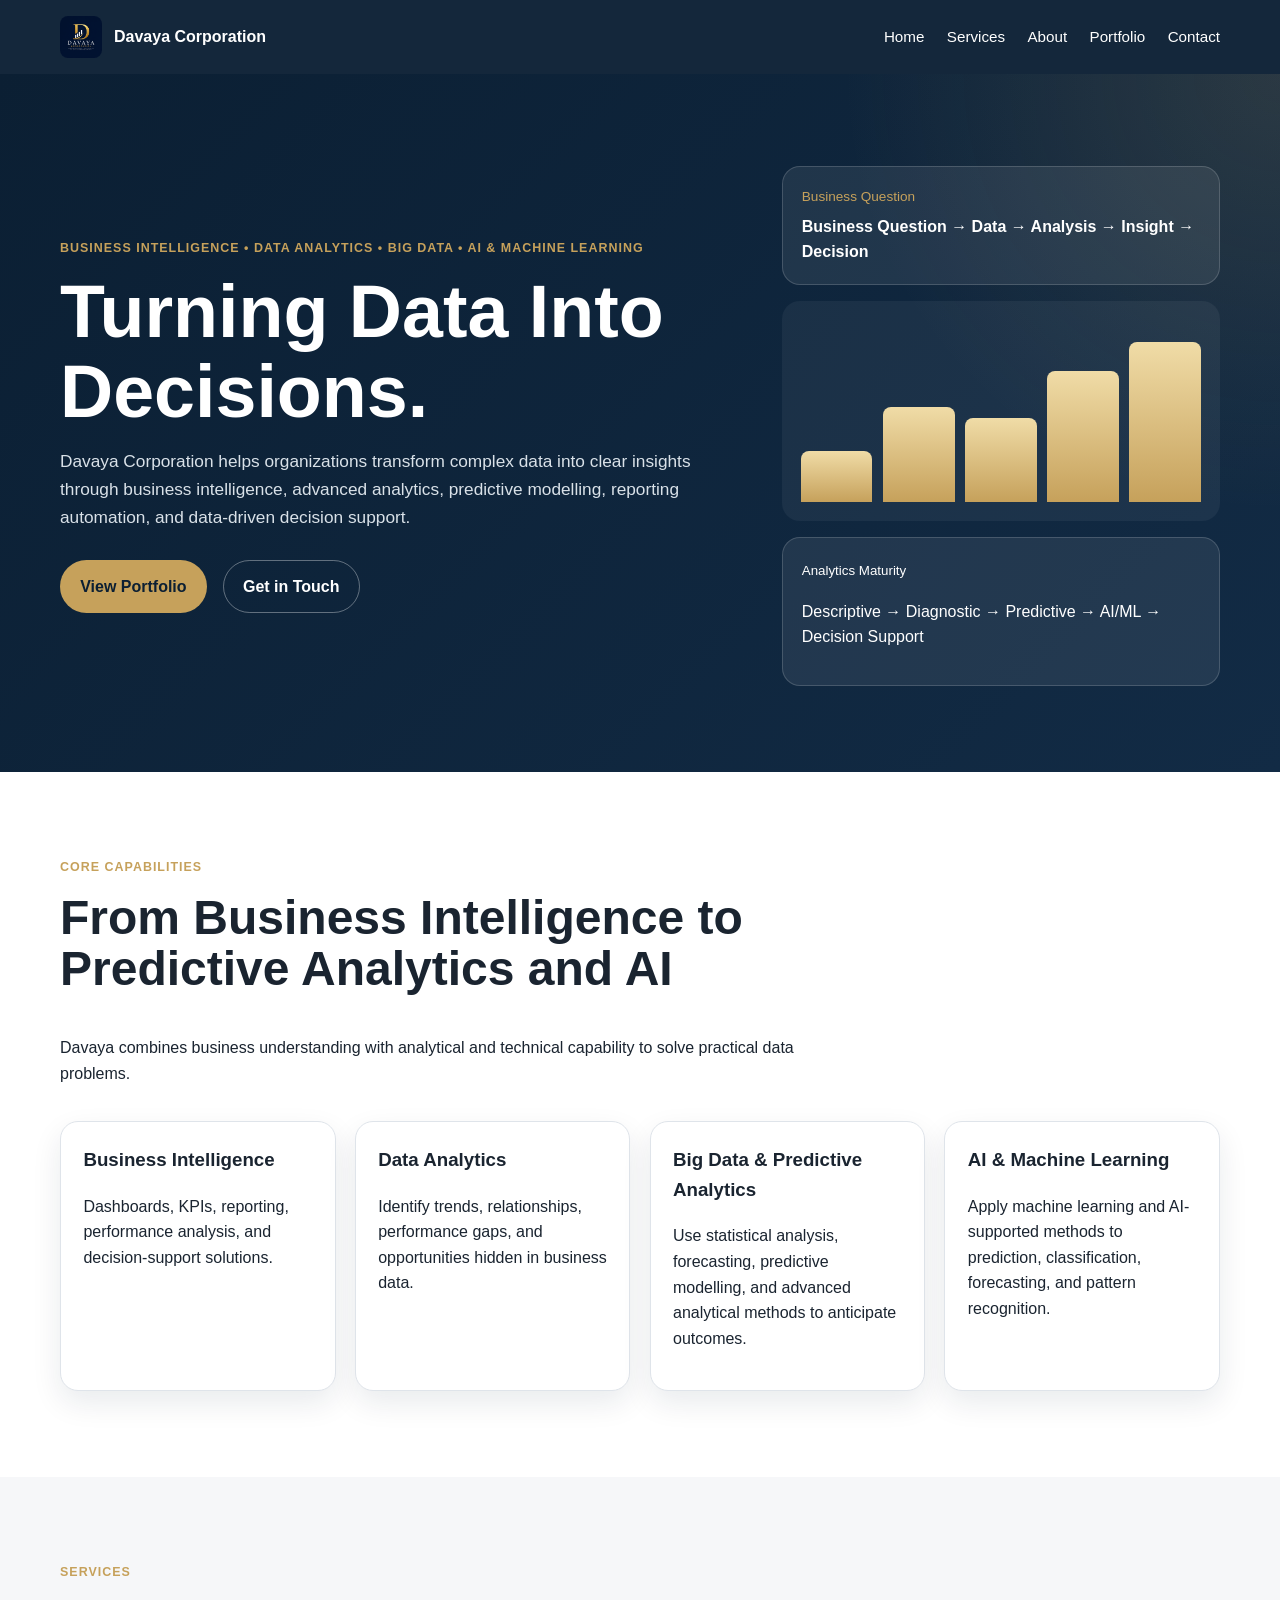
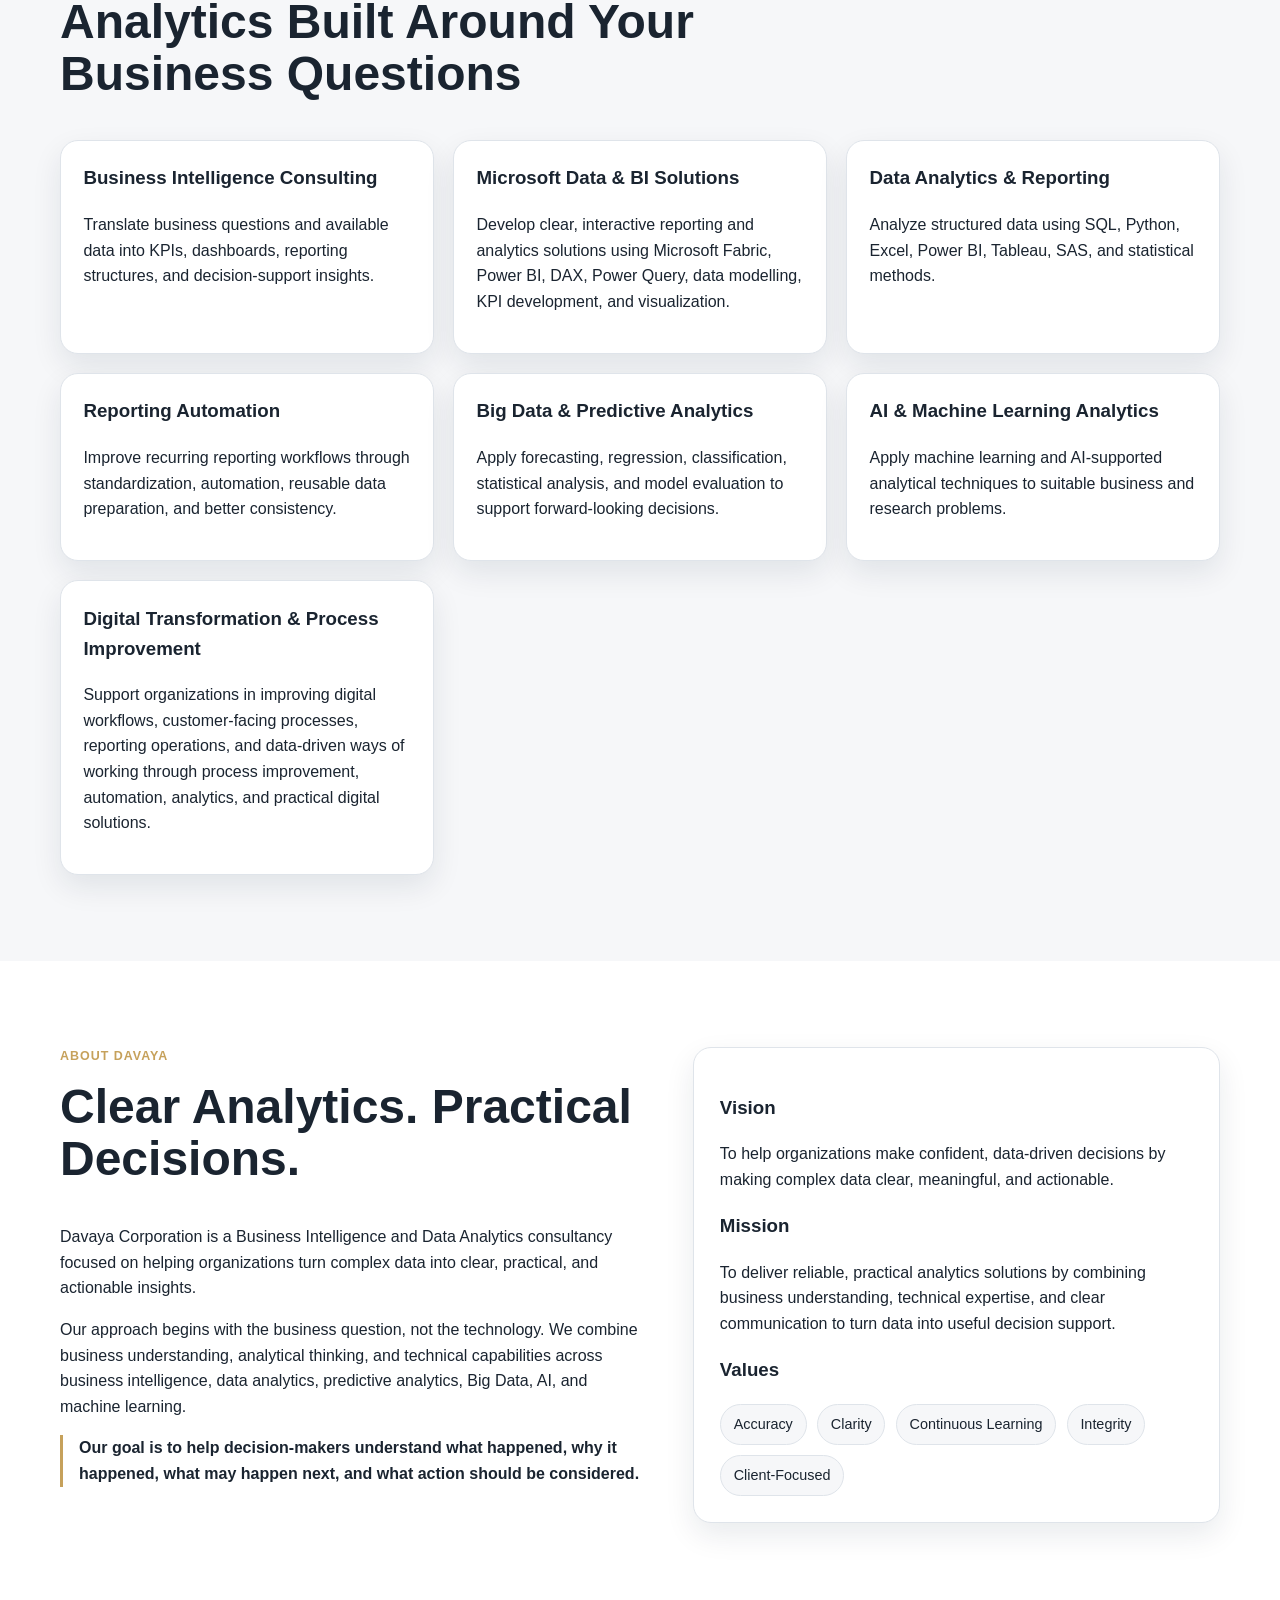
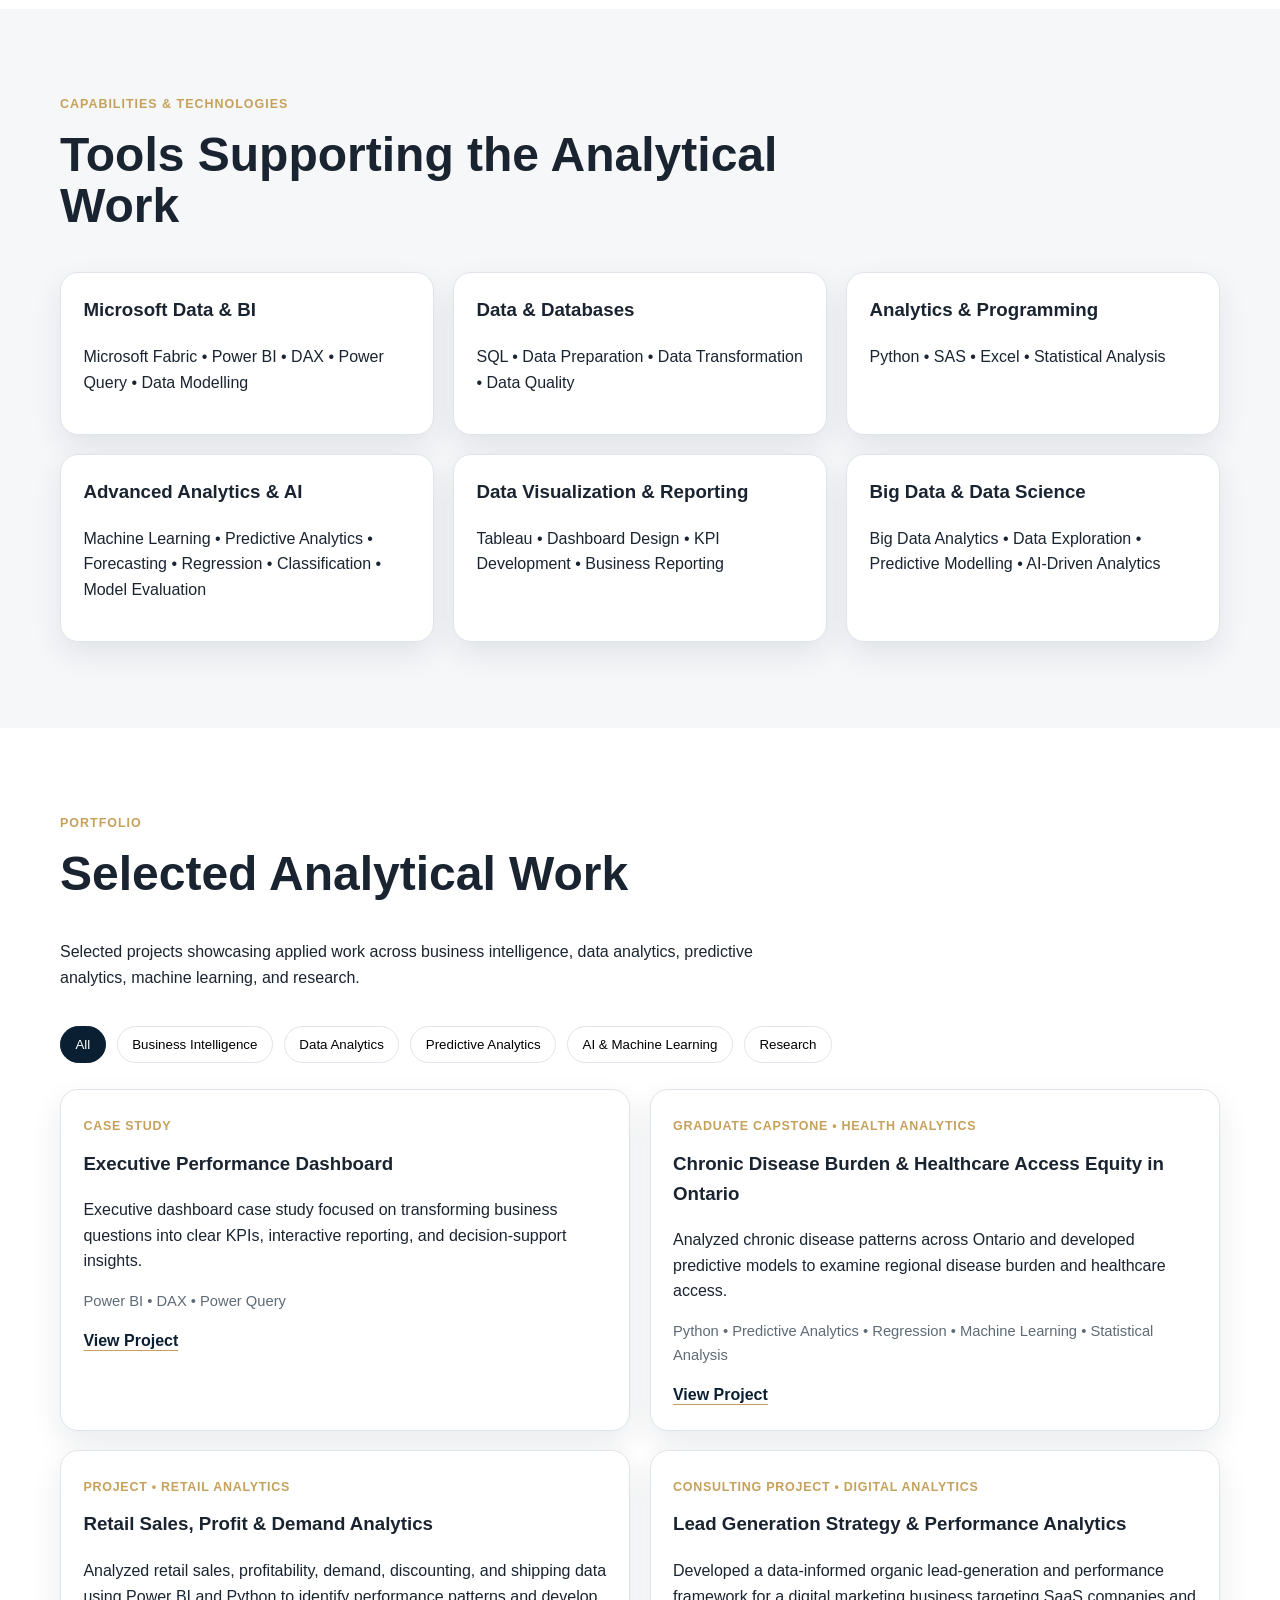
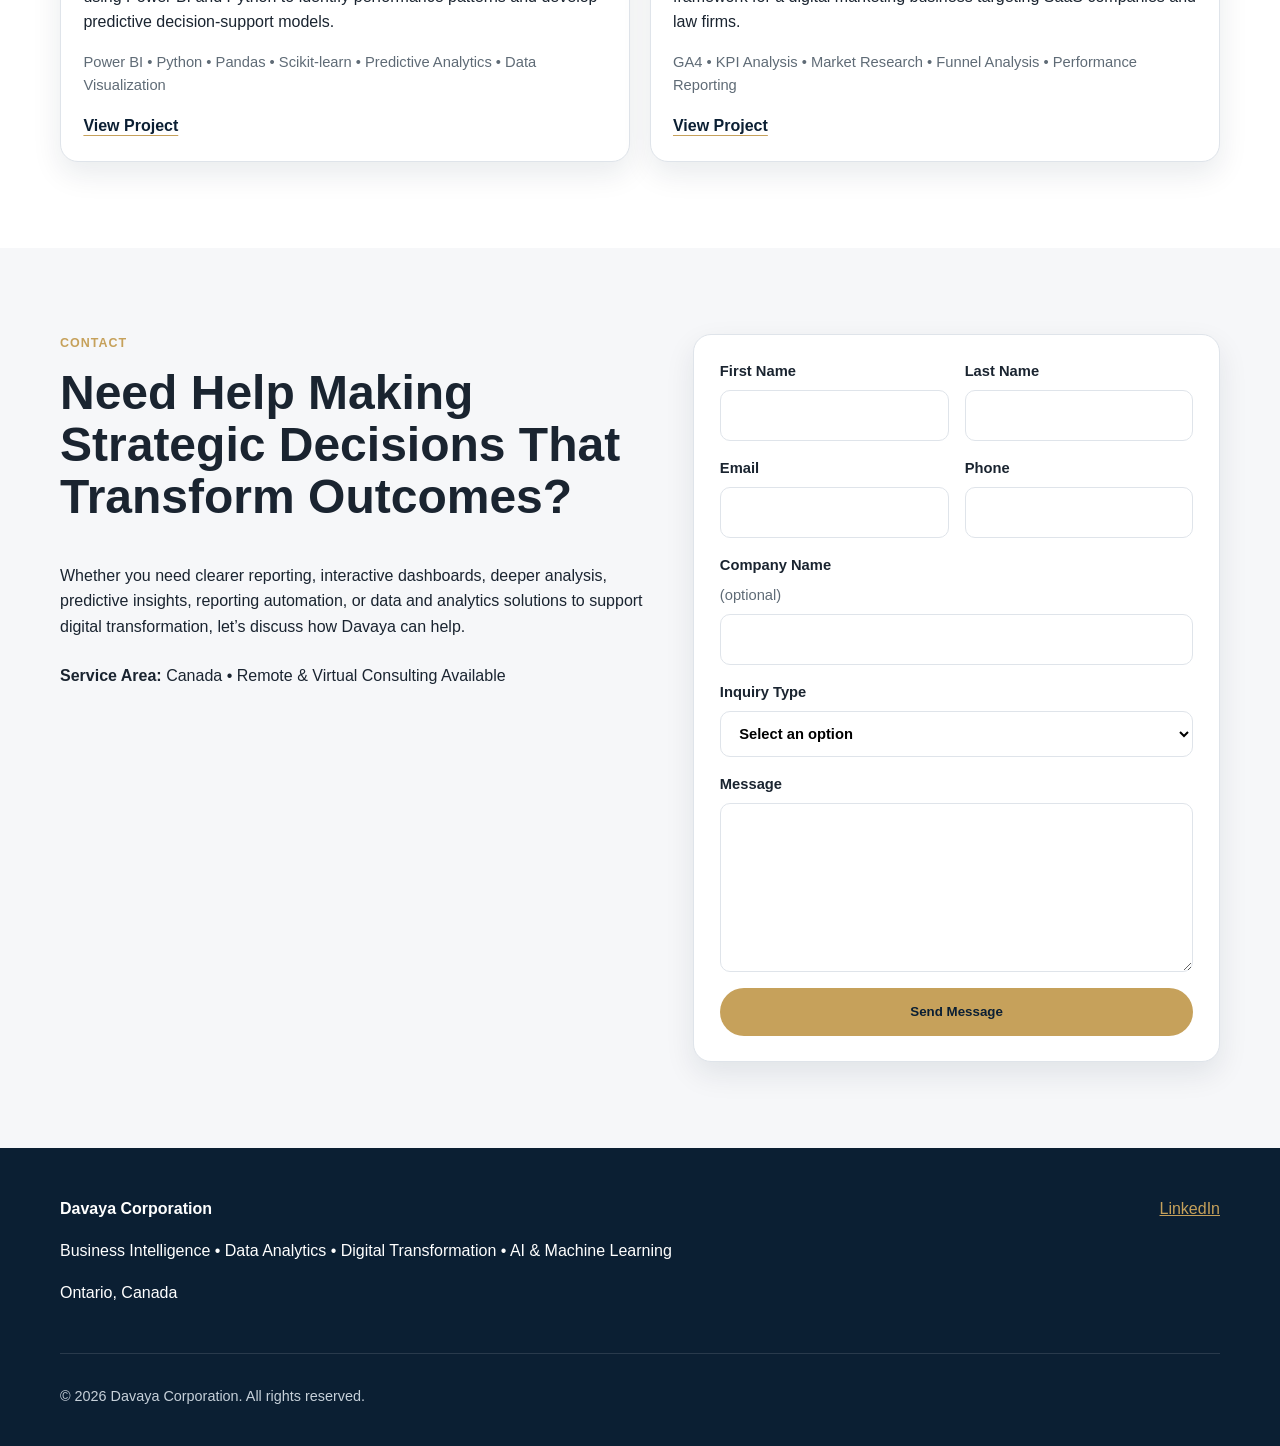
==== index.html @ b5090b00 "Initial Davaya website" ====
<!DOCTYPE html>
<html lang="en">
<head>
  <meta charset="UTF-8" />
  <meta name="viewport" content="width=device-width, initial-scale=1.0" />
  <meta name="description" content="Davaya Corporation provides Business Intelligence, Data Analytics, Digital Transformation, Predictive Analytics, AI and Machine Learning consulting in Canada." />

  <title>Davaya Corporation | Turning Data Into Decisions</title>

  <link rel="icon" type="image/png" href="davaya-logo.png">

  <meta property="og:title" content="Davaya Corporation | Turning Data Into Decisions">
  <meta property="og:description" content="Business Intelligence, Data Analytics, Digital Transformation, Predictive Analytics, AI and Machine Learning consulting in Canada.">
  <meta property="og:type" content="website">
  <meta property="og:image" content="davaya-logo.png">

  <link rel="stylesheet" href="styles.css" />
</head>
<body>

  <header class="site-header">
    <div class="container nav-wrap">
      <a class="brand" href="#home" aria-label="Davaya Corporation home">
      <img src="davaya-logo.png" alt="Davaya Corporation logo" class="brand-logo">
        <span class="brand-text">Davaya Corporation</span>
      </a>

      <button class="nav-toggle" aria-label="Open navigation" aria-expanded="false">☰</button>

      <nav class="nav" aria-label="Primary navigation">
        <a href="#home">Home</a>
        <a href="#services">Services</a>
        <a href="#about">About</a>
        <a href="#portfolio">Portfolio</a>
        <a href="#contact">Contact</a>
      </nav>
    </div>
  </header>

  <main>
    <section id="home" class="hero">
      <div class="container hero-grid">
        <div class="hero-copy reveal">
          <p class="eyebrow">Business Intelligence • Data Analytics • Big Data • AI & Machine Learning</p>
        <h1>Turning Data Into Decisions.</h1>
          <p class="hero-text">
            Davaya Corporation helps organizations transform complex data into clear insights through
            business intelligence, advanced analytics, predictive modelling, reporting automation,
            and data-driven decision support.
          </p>

          <div class="cta-row">
            <a class="btn btn-primary" href="#portfolio">View Portfolio</a>
            <a class="btn btn-secondary" href="#contact">Get in Touch</a>
          </div>
        </div>

        <div class="hero-visual reveal" aria-label="Data-to-decision visual">
          <div class="metric-card">
            <span>Business Question</span>
          <strong>Business Question → Data → Analysis → Insight → Decision</strong>
          </div>

          <div class="mini-chart" aria-hidden="true">
            <span style="height: 28%"></span>
            <span style="height: 52%"></span>
            <span style="height: 46%"></span>
            <span style="height: 72%"></span>
            <span style="height: 88%"></span>
          </div>

          <div class="insight-card">
            <small>Analytics Maturity</small>
<p>Descriptive → Diagnostic → Predictive → AI/ML → Decision Support</p>
          </div>
        </div>
      </div>
    </section>

    <section class="section">
      <div class="container">
        <div class="section-heading reveal">
          <p class="eyebrow">Core Capabilities</p>
         <h2>From Business Intelligence to Predictive Analytics and AI</h2>
          <p>Davaya combines business understanding with analytical and technical capability to solve practical data problems.</p>
        </div>

        <div class="card-grid four">
          <article class="card reveal">
            <h3>Business Intelligence</h3>
            <p>Dashboards, KPIs, reporting, performance analysis, and decision-support solutions.</p>
          </article>
          <article class="card reveal">
            <h3>Data Analytics</h3>
            <p>Identify trends, relationships, performance gaps, and opportunities hidden in business data.</p>
          </article>
          <article class="card reveal">
            <h3>Big Data & Predictive Analytics</h3>
            <p>Use statistical analysis, forecasting, predictive modelling, and advanced analytical methods to anticipate outcomes.</p>
          </article>
          <article class="card reveal">
            <h3>AI & Machine Learning</h3>
            <p>Apply machine learning and AI-supported methods to prediction, classification, forecasting, and pattern recognition.</p>
          </article>
        </div>
      </div>
    </section>

    <section id="services" class="section section-alt">
      <div class="container">
        <div class="section-heading reveal">
          <p class="eyebrow">Services</p>
       <h2>Analytics Built Around Your Business Questions</h2>
        </div>

        <div class="service-grid">
          <article class="service reveal">
            <h3>Business Intelligence Consulting</h3>
            <p>Translate business questions and available data into KPIs, dashboards, reporting structures, and decision-support insights.</p>
          </article>
         <article class="service reveal">
  <h3>Microsoft Data & BI Solutions</h3>
  <p>Develop clear, interactive reporting and analytics solutions using Microsoft Fabric, Power BI, DAX, Power Query, data modelling, KPI development, and visualization.</p>
</article>
          <article class="service reveal">
            <h3>Data Analytics & Reporting</h3>
            <p>Analyze structured data using SQL, Python, Excel, Power BI, Tableau, SAS, and statistical methods.</p>
          </article>
          <article class="service reveal">
            <h3>Reporting Automation</h3>
            <p>Improve recurring reporting workflows through standardization, automation, reusable data preparation, and better consistency.</p>
          </article>
          <article class="service reveal">
            <h3>Big Data & Predictive Analytics</h3>
            <p>Apply forecasting, regression, classification, statistical analysis, and model evaluation to support forward-looking decisions.</p>
          </article>
          <article class="service reveal">
            <h3>AI & Machine Learning Analytics</h3>
            <p>Apply machine learning and AI-supported analytical techniques to suitable business and research problems.</p>
          </article>
	<article class="card reveal">
  <h3>Digital Transformation & Process Improvement</h3>
  <p>Support organizations in improving digital workflows, customer-facing processes, reporting operations, and data-driven ways of working through process improvement, automation, analytics, and practical digital solutions.</p>
</article>

        </div>
      </div>
    </section>

    <section id="about" class="section">
      <div class="container about-grid">
        <div class="reveal">
          <p class="eyebrow">About Davaya</p>
        <h2>Clear Analytics. Practical Decisions.</h2>
          <p>
            Davaya Corporation is a Business Intelligence and Data Analytics consultancy focused on helping organizations
            turn complex data into clear, practical, and actionable insights.
          </p>
          <p>
            Our approach begins with the business question, not the technology. We combine business understanding,
            analytical thinking, and technical capabilities across business intelligence, data analytics, predictive analytics,
            Big Data, AI, and machine learning.
          </p>
          <p class="highlight">
            Our goal is to help decision-makers understand what happened, why it happened, what may happen next,
            and what action should be considered.
          </p>
        </div>

        <div class="about-panel reveal">
          <h3>Vision</h3>
<p>To help organizations make confident, data-driven decisions by making complex data clear, meaningful, and actionable.</p>

<h3>Mission</h3>
<p>To deliver reliable, practical analytics solutions by combining business understanding, technical expertise, and clear communication to turn data into useful decision support.</p>

<h3>Values</h3>
          <div class="pill-wrap">
            <span>Accuracy</span>
            <span>Clarity</span>
            <span>Continuous Learning</span>
            <span>Integrity</span>
            <span>Client-Focused</span>
          </div>
        </div>
      </div>
    </section>

    <section class="section section-alt">
      <div class="container">
        <div class="section-heading reveal">
          <p class="eyebrow">Capabilities & Technologies</p>
       <h2>Tools Supporting the Analytical Work</h2>
        </div>
<div class="tech-grid">

  <article class="tech-card reveal">
    <h3>Microsoft Data & BI</h3>
    <p>Microsoft Fabric • Power BI • DAX • Power Query • Data Modelling</p>
  </article>

  <article class="tech-card reveal">
    <h3>Data & Databases</h3>
    <p>SQL • Data Preparation • Data Transformation • Data Quality</p>
  </article>

  <article class="tech-card reveal">
    <h3>Analytics & Programming</h3>
    <p>Python • SAS • Excel • Statistical Analysis</p>
  </article>

  <article class="tech-card reveal">
    <h3>Advanced Analytics & AI</h3>
    <p>Machine Learning • Predictive Analytics • Forecasting • Regression • Classification • Model Evaluation</p>
  </article>

  <article class="tech-card reveal">
    <h3>Data Visualization & Reporting</h3>
    <p>Tableau • Dashboard Design • KPI Development • Business Reporting</p>
  </article>

  <article class="tech-card reveal">
    <h3>Big Data & Data Science</h3>
    <p>Big Data Analytics • Data Exploration • Predictive Modelling • AI-Driven Analytics</p>
  </article>

</div>              </div>
    </section>

    <section id="portfolio" class="section">
      <div class="container">
        <div class="section-heading reveal">
          <p class="eyebrow">Portfolio</p>
          <h2>Selected Analytical Work</h2>
       <p>Selected projects showcasing applied work across business intelligence, data analytics, predictive analytics, machine learning, and research.</p>
        </div>

        <div class="filters reveal" role="group" aria-label="Portfolio filters">
          <button class="filter-btn active" data-filter="all">All</button>
          <button class="filter-btn" data-filter="bi">Business Intelligence</button>
          <button class="filter-btn" data-filter="analytics">Data Analytics</button>
          <button class="filter-btn" data-filter="predictive">Predictive Analytics</button>
          <button class="filter-btn" data-filter="ai">AI & Machine Learning</button>
          <button class="filter-btn" data-filter="research">Research</button>
        </div>

        <div class="portfolio-grid">
          <article class="project-card reveal" data-category="bi analytics">
            <span class="project-type">CASE STUDY</span>
           <h3>Executive Performance Dashboard</h3>

<p>
  Executive dashboard case study focused on transforming business questions into clear KPIs, interactive reporting, and decision-support insights.
</p>

<p class="tools">
  Power BI • DAX • Power Query
</p>

<button class="text-link project-open"
  data-title="Executive Performance Dashboard"
  data-type="CASE STUDY"
  data-tools="Power BI • DAX • Power Query"
  data-challenge="Business leaders need a clear way to monitor performance across multiple KPIs without relying on fragmented or overly detailed reports."
  data-approach="Designed an executive dashboard concept using KPI definition, data modelling, DAX, Power Query, and interactive visualization to organize performance information around key business questions."
  data-outcome="The case study demonstrates how an executive reporting solution can consolidate key performance measures into a clearer, more accessible decision-support view.">
  View Project
</button>

</article>

          <article class="project-card reveal" data-category="predictive ai research">
  <span class="project-type">GRADUATE CAPSTONE • HEALTH ANALYTICS</span>

  <h3>Chronic Disease Burden & Healthcare Access Equity in Ontario</h3>

  <p>
    Analyzed chronic disease patterns across Ontario and developed predictive
    models to examine regional disease burden and healthcare access.
  </p>

  <p class="tools">
    Python • Predictive Analytics • Regression • Machine Learning • Statistical Analysis
  </p>

  <button class="text-link project-open"
    data-title="Chronic Disease Burden & Healthcare Access Equity in Ontario"
    data-type="GRADUATE CAPSTONE • HEALTH ANALYTICS"
    data-tools="Python • Predictive Analytics • Regression • Machine Learning • Statistical Analysis"
    data-challenge="Identify regional chronic disease burden, predict age-standardized chronic disease rates, and explore whether higher-burden Ontario regions also experience longer healthcare wait times."
    data-approach="Integrated Public Health Ontario and CIHI data, created a geographic crosswalk, performed statistical analysis, and compared Linear Regression, Random Forest, and Gradient Boosting using chronological validation."
    data-outcome="Linear Regression achieved the strongest overall predictive performance with a test R² of 0.974. The healthcare access analysis also identified a strong positive association between chronic disease burden and extreme surgical wait times across the six Ontario regions studied.">
    View Project
  </button>
</article>

<article class="project-card reveal" data-category="analytics predictive bi">
  <span class="project-type">PROJECT • RETAIL ANALYTICS</span>

  <h3>Retail Sales, Profit & Demand Analytics</h3>

  <p>
    Analyzed retail sales, profitability, demand, discounting, and shipping data using Power BI and Python to identify performance patterns and develop predictive decision-support models.
  </p>

  <p class="tools">
    Power BI • Python • Pandas • Scikit-learn • Predictive Analytics • Data Visualization
  </p>

  <button class="text-link project-open"
    data-title="Retail Sales, Profit & Demand Analytics"
    data-type="PROJECT • RETAIL ANALYTICS"
    data-tools="Power BI • Python • Pandas • Scikit-learn • Predictive Analytics • Data Visualization"
    data-challenge="Retail decision-makers need visibility into sales, profitability, product demand, discounting, and logistics performance so they can identify patterns and areas requiring attention."
    data-approach="Analyzed retail transaction data across customer, product, geographic, sales, discount, profit, and shipping variables. Built Power BI reporting and used Python for exploratory analysis, feature engineering, regression modelling, demand prediction, and logistics analysis."
    data-outcome="The project produced an integrated analytical view of retail performance and demonstrated predictive approaches for profit, demand, and shipping behaviour while emphasizing careful model validation and responsible interpretation of results.">
    View Project
  </button>
</article>

	</article>

<article class="project-card reveal" data-category="analytics bi research">
 <span class="project-type">CONSULTING PROJECT • DIGITAL ANALYTICS</span>
  <h3>Lead Generation Strategy & Performance Analytics</h3>

  <p>
    Developed a data-informed organic lead-generation and performance framework for a digital marketing business targeting SaaS companies and law firms.
  </p>

  <p class="tools">
    GA4 • KPI Analysis • Market Research • Funnel Analysis • Performance Reporting
  </p>

  <button class="text-link project-open"
    data-title="Lead Generation Strategy & Performance Analytics"
 data-type="CONSULTING PROJECT • DIGITAL ANALYTICS"
    data-tools="GA4 • KPI Analysis • Market Research • Funnel Analysis • Performance Reporting"
    data-challenge="The business needed a clearer strategy for identifying high-value target markets, generating qualified organic leads, and monitoring marketing performance."
    data-approach="Conducted market and competitor research, developed target customer profiles, defined organic marketing KPIs and reporting requirements, evaluated funnel opportunities, and created a phased lead-generation and performance-monitoring roadmap."
    data-outcome="Delivered an actionable consulting framework covering target-market prioritization, KPI tracking, organic lead-generation strategy, funnel optimization, campaign monitoring, and recommendations for continuous improvement and scaling.">
    View Project
  </button>
</article>

        </div>
      </div>
        </div>
      </div>
    </section>

    <section id="contact" class="section section-alt">
      <div class="container contact-grid">
        <div class="reveal">
          <p class="eyebrow">Contact</p>
          <h2>Need Help Making Strategic Decisions That Transform Outcomes?</h2>
          <p>
           Whether you need clearer reporting, interactive dashboards, deeper analysis, predictive insights,
	reporting automation, or data and analytics solutions to support digital transformation, let’s discuss how Davaya can help.
	</p>
          <div class="contact-meta">
     <p><strong>Service Area:</strong> Canada • Remote & Virtual Consulting Available</p>
          </div>
        </div>

   <form class="contact-form reveal" action="https://formspree.io/f/xrpggzrp" method="POST">
          <div class="form-row">
            <label>
              First Name
              <input type="text" name="firstName" required />
            </label>
            <label>
              Last Name
              <input type="text" name="lastName" required />
            </label>
          </div>

          <div class="form-row">
            <label>
              Email
              <input type="email" name="email" required />
            </label>
            <label>
              Phone
              <input type="tel" name="phone" />
            </label>
          </div>

          <label>
            Company Name <span>(optional)</span>
            <input type="text" name="company" />
          </label>

          <label>
            Inquiry Type
            <select name="inquiryType" required>
              <option value="">Select an option</option>
              <option>Business Intelligence Consulting</option>
              <option>Microsoft Data & BI Solutions</option>
              <option>Data Analytics & Reporting</option>
              <option>Reporting Automation</option>
              <option>Big Data & Predictive Analytics</option>
	<option>AI & Machine Learning Analytics</option>
	<option>Digital Transformation & Process Improvement</option>
	<option>Other</option>
            </select>
          </label>

          <label>
            Message
            <textarea name="message" rows="6" required></textarea>
          </label>

          <button class="btn btn-primary" type="submit">Send Message</button>
                  </form>
      </div>
    </section>
  </main>

  <footer class="footer">
    <div class="container footer-grid">
      <div>
        <strong>Davaya Corporation</strong>
 <p>Business Intelligence • Data Analytics • Digital Transformation • AI & Machine Learning</p>
       <p>Ontario, Canada</p>
      </div>
      <div class="footer-links">
      <a href="https://www.linkedin.com/company/davaya-corporation/" target="_blank" rel="noopener noreferrer" aria-label="Davaya Corporation on LinkedIn">LinkedIn</a>
             </div>
    </div>
    <div class="container footer-bottom">
      <p>© 2026 Davaya Corporation. All rights reserved.</p>
    </div>
  </footer>

  <div class="modal" id="projectModal" aria-hidden="true" role="dialog" aria-modal="true" aria-labelledby="modalTitle">
    <div class="modal-panel">
      <button class="modal-close" aria-label="Close project details">×</button>
      <span class="project-type" id="modalType"></span>
      <h2 id="modalTitle"></h2>
      <p class="tools" id="modalTools"></p>

      <h3>Challenge</h3>
      <p id="modalChallenge"></p>

      <h3>Approach</h3>
      <p id="modalApproach"></p>

      <h3>Outcome</h3>
      <p id="modalOutcome"></p>
    </div>
  </div>

  <script src="script.js"></script>
</body>
</html>
---- styles.css ----
:root {
  --navy: #0b1f33;
  --navy-2: #122b45;
  --gold: #c6a15b;
  --text: #1a2430;
  --muted: #5f6b76;
  --white: #ffffff;
  --offwhite: #f6f7f9;
  --border: #dfe4ea;
  --shadow: 0 12px 30px rgba(11, 31, 51, 0.09);
  --radius: 18px;
  --max: 1160px;
}

* {
  box-sizing: border-box;
}

html {
  scroll-behavior: smooth;
}

body {
  margin: 0;
  font-family: Arial, Helvetica, sans-serif;
  color: var(--text);
  background: var(--white);
  line-height: 1.6;
}

a {
  color: inherit;
}

img {
  max-width: 100%;
}

.container {
  width: min(92%, var(--max));
  margin-inline: auto;
}

.site-header {
  position: sticky;
  top: 0;
  z-index: 1000;
  background: rgba(11, 31, 51, 0.96);
  backdrop-filter: blur(10px);
}

.nav-wrap {
  min-height: 74px;
  display: flex;
  align-items: center;
  justify-content: space-between;
  gap: 2rem;
}

.brand {
  display: inline-flex;
  align-items: center;
  gap: 0.75rem;
  color: var(--white);
  text-decoration: none;
  font-weight: 700;
}

.brand-mark {
  width: 38px;
  height: 38px;
  display: grid;
  place-items: center;
  border: 1px solid var(--gold);
  color: var(--gold);
  border-radius: 10px;
}

.brand-logo {
  width: 42px;
  height: 42px;
  object-fit: contain;
  border-radius: 8px;
}
 
.nav {
  display: flex;
  gap: 1.4rem;
}

.nav a {
  color: var(--white);
  text-decoration: none;
  font-size: 0.95rem;
}

.nav a:hover {
  color: var(--gold);
}

.nav-toggle {
  display: none;
  border: 0;
  background: transparent;
  color: var(--white);
  font-size: 1.5rem;
  cursor: pointer;
}

.hero {
  background:
    radial-gradient(circle at top right, rgba(198, 161, 91, 0.15), transparent 30%),
    linear-gradient(135deg, var(--navy), var(--navy-2));
  color: var(--white);
  padding: 92px 0 86px;
}

.hero-grid {
  display: grid;
  grid-template-columns: 1.2fr 0.8fr;
  gap: 4rem;
  align-items: center;
}

.eyebrow {
  margin: 0 0 0.85rem;
  color: var(--gold);
  text-transform: uppercase;
  letter-spacing: 0.08em;
  font-size: 0.78rem;
  font-weight: 700;
}

.hero h1,
.section-heading h2,
.about-grid h2,
.contact-grid h2 {
  margin-top: 0;
  line-height: 1.08;
}

.hero h1 {
font-size: clamp(3rem, 6vw, 4.6rem);
  margin-bottom: 1rem;
  max-width: 780px;
}

.hero-text {
  color: #d9e1e8;
  max-width: 760px;
  font-size: 1.08rem;
}

.cta-row {
  display: flex;
  gap: 1rem;
  flex-wrap: wrap;
  margin-top: 1.8rem;
}

.btn {
  display: inline-flex;
  align-items: center;
  justify-content: center;
  min-height: 48px;
  padding: 0.8rem 1.2rem;
  border-radius: 999px;
  text-decoration: none;
  border: 1px solid transparent;
  font-weight: 700;
  cursor: pointer;
}

.btn-primary {
  background: var(--gold);
  color: var(--navy);
}

.btn-primary:hover {
  filter: brightness(1.06);
}

.btn-secondary {
  border-color: rgba(255,255,255,0.35);
  color: var(--white);
}

.hero-visual {
  display: grid;
  gap: 1rem;
}

.metric-card,
.insight-card {
  border: 1px solid rgba(255,255,255,0.16);
  background: rgba(255,255,255,0.08);
  padding: 1.2rem;
  border-radius: var(--radius);
}

.metric-card span {
  color: var(--gold);
  display: block;
  margin-bottom: 0.35rem;
  font-size: 0.85rem;
}

.mini-chart {
  min-height: 220px;
  display: flex;
  gap: 0.65rem;
  align-items: end;
  padding: 1.2rem;
  border-radius: var(--radius);
  background: rgba(255,255,255,0.05);
}

.mini-chart span {
  flex: 1;
  border-radius: 8px 8px 0 0;
  background: linear-gradient(to top, var(--gold), #f0dca7);
}

.section {
  padding: 86px 0;
}

.section-alt {
  background: var(--offwhite);
}

.section-heading {
  max-width: 760px;
  margin-bottom: 2.2rem;
}

.section-heading h2,
.about-grid h2,
.contact-grid h2 {
  font-size: clamp(2rem, 4vw, 3rem);
}

.card-grid,
.service-grid,
.tech-grid,
.portfolio-grid {
  display: grid;
  gap: 1.2rem;
}

.card-grid.four {
  grid-template-columns: repeat(4, 1fr);
}

.card,
.service,
.tech-card,
.project-card,
.about-panel,
.contact-form {
  background: var(--white);
  border: 1px solid var(--border);
  border-radius: var(--radius);
  box-shadow: var(--shadow);
}

.card,
.service,
.tech-card,
.project-card {
  padding: 1.4rem;
}

.card h3,
.service h3,
.tech-card h3,
.project-card h3 {
  margin-top: 0;
}

.service-grid,
.tech-grid {
  grid-template-columns: repeat(3, 1fr);
}

.about-grid,
.contact-grid {
  display: grid;
  grid-template-columns: 1fr 0.9fr;
  gap: 3rem;
  align-items: start;
}

.about-panel,
.contact-form {
  padding: 1.6rem;
}

.highlight {
  padding-left: 1rem;
  border-left: 3px solid var(--gold);
  font-weight: 600;
}

.pill-wrap {
  display: flex;
  flex-wrap: wrap;
  gap: 0.65rem;
}

.pill-wrap span {
  background: var(--offwhite);
  border: 1px solid var(--border);
  padding: 0.5rem 0.8rem;
  border-radius: 999px;
  font-size: 0.9rem;
}

.filters {
  display: flex;
  gap: 0.7rem;
  flex-wrap: wrap;
  margin-bottom: 1.6rem;
}

.filter-btn {
  border: 1px solid var(--border);
  background: var(--white);
  border-radius: 999px;
  padding: 0.65rem 0.9rem;
  cursor: pointer;
}

.filter-btn.active,
.filter-btn:hover {
  background: var(--navy);
  color: var(--white);
  border-color: var(--navy);
}

.portfolio-grid {
  grid-template-columns: repeat(2, 1fr);
}

.project-type {
  display: inline-block;
  margin-bottom: 0.7rem;
  color: var(--gold);
  font-size: 0.78rem;
  font-weight: 800;
  text-transform: uppercase;
  letter-spacing: 0.06em;
}

.tools {
  color: var(--muted);
  font-size: 0.92rem;
}

.text-link {
  border: 0;
  background: transparent;
  color: var(--navy);
  padding: 0;
  font: inherit;
  font-weight: 800;
  cursor: pointer;
  text-decoration: underline;
  text-decoration-color: var(--gold);
  text-underline-offset: 4px;
}

.contact-meta {
  margin-top: 1.5rem;
}

.contact-meta a {
  color: var(--navy);
}

.contact-form {
  display: grid;
  gap: 1rem;
}

.form-row {
  display: grid;
  grid-template-columns: repeat(2, 1fr);
  gap: 1rem;
}

label {
  display: grid;
  gap: 0.4rem;
  font-weight: 700;
  font-size: 0.92rem;
}

label span {
  font-weight: 400;
  color: var(--muted);
}

input,
select,
textarea {
  width: 100%;
  border: 1px solid var(--border);
  border-radius: 10px;
  padding: 0.8rem 0.9rem;
  font: inherit;
  background: var(--white);
}

input:focus,
select:focus,
textarea:focus {
  outline: 2px solid rgba(198, 161, 91, 0.35);
  border-color: var(--gold);
}

.form-note {
  margin: 0;
  color: var(--muted);
  font-size: 0.82rem;
}

.footer {
  background: var(--navy);
  color: var(--white);
  padding: 48px 0 24px;
}

.footer-grid {
  display: flex;
  align-items: start;
  justify-content: space-between;
  gap: 2rem;
}

.footer-links {
  display: flex;
  gap: 1rem;
}

.footer-links a {
  color: var(--gold);
}

.footer-bottom {
  margin-top: 2rem;
  border-top: 1px solid rgba(255,255,255,0.12);
  padding-top: 1rem;
  color: #c6d0d9;
  font-size: 0.9rem;
}

.modal {
  position: fixed;
  inset: 0;
  display: none;
  place-items: center;
  padding: 1rem;
  background: rgba(0,0,0,0.62);
  z-index: 2000;
}

.modal.open {
  display: grid;
}

.modal-panel {
  width: min(680px, 100%);
  max-height: 90vh;
  overflow-y: auto;
  background: var(--white);
  border-radius: var(--radius);
  padding: 1.6rem;
  position: relative;
}

.modal-close {
  position: absolute;
  right: 1rem;
  top: 0.7rem;
  border: 0;
  background: transparent;
  font-size: 2rem;
  cursor: pointer;
}

.reveal {
  opacity: 0;
  transform: translateY(14px);
  transition: 0.55s ease;
}

.reveal.visible {
  opacity: 1;
  transform: translateY(0);
}

@media (max-width: 980px) {
  .card-grid.four,
  .service-grid,
  .tech-grid {
    grid-template-columns: repeat(2, 1fr);
  }

  .hero-grid,
  .about-grid,
  .contact-grid {
    grid-template-columns: 1fr;
  }
}

@media (max-width: 760px) {
  .nav-toggle {
    display: block;
  }

  .nav {
    position: absolute;
    left: 0;
    right: 0;
    top: 74px;
    display: none;
    flex-direction: column;
    padding: 1rem 4%;
    background: var(--navy);
    border-top: 1px solid rgba(255,255,255,0.1);
  }

  .nav.open {
    display: flex;
  }

  .brand-text {
    font-size: 0.95rem;
  }

  .card-grid.four,
  .service-grid,
  .tech-grid,
  .portfolio-grid,
  .form-row {
    grid-template-columns: 1fr;
  }

  .hero {
    padding-top: 70px;
  }

  .hero h1 {
    font-size: 3rem;
  }

  .footer-grid {
    flex-direction: column;
  }
}
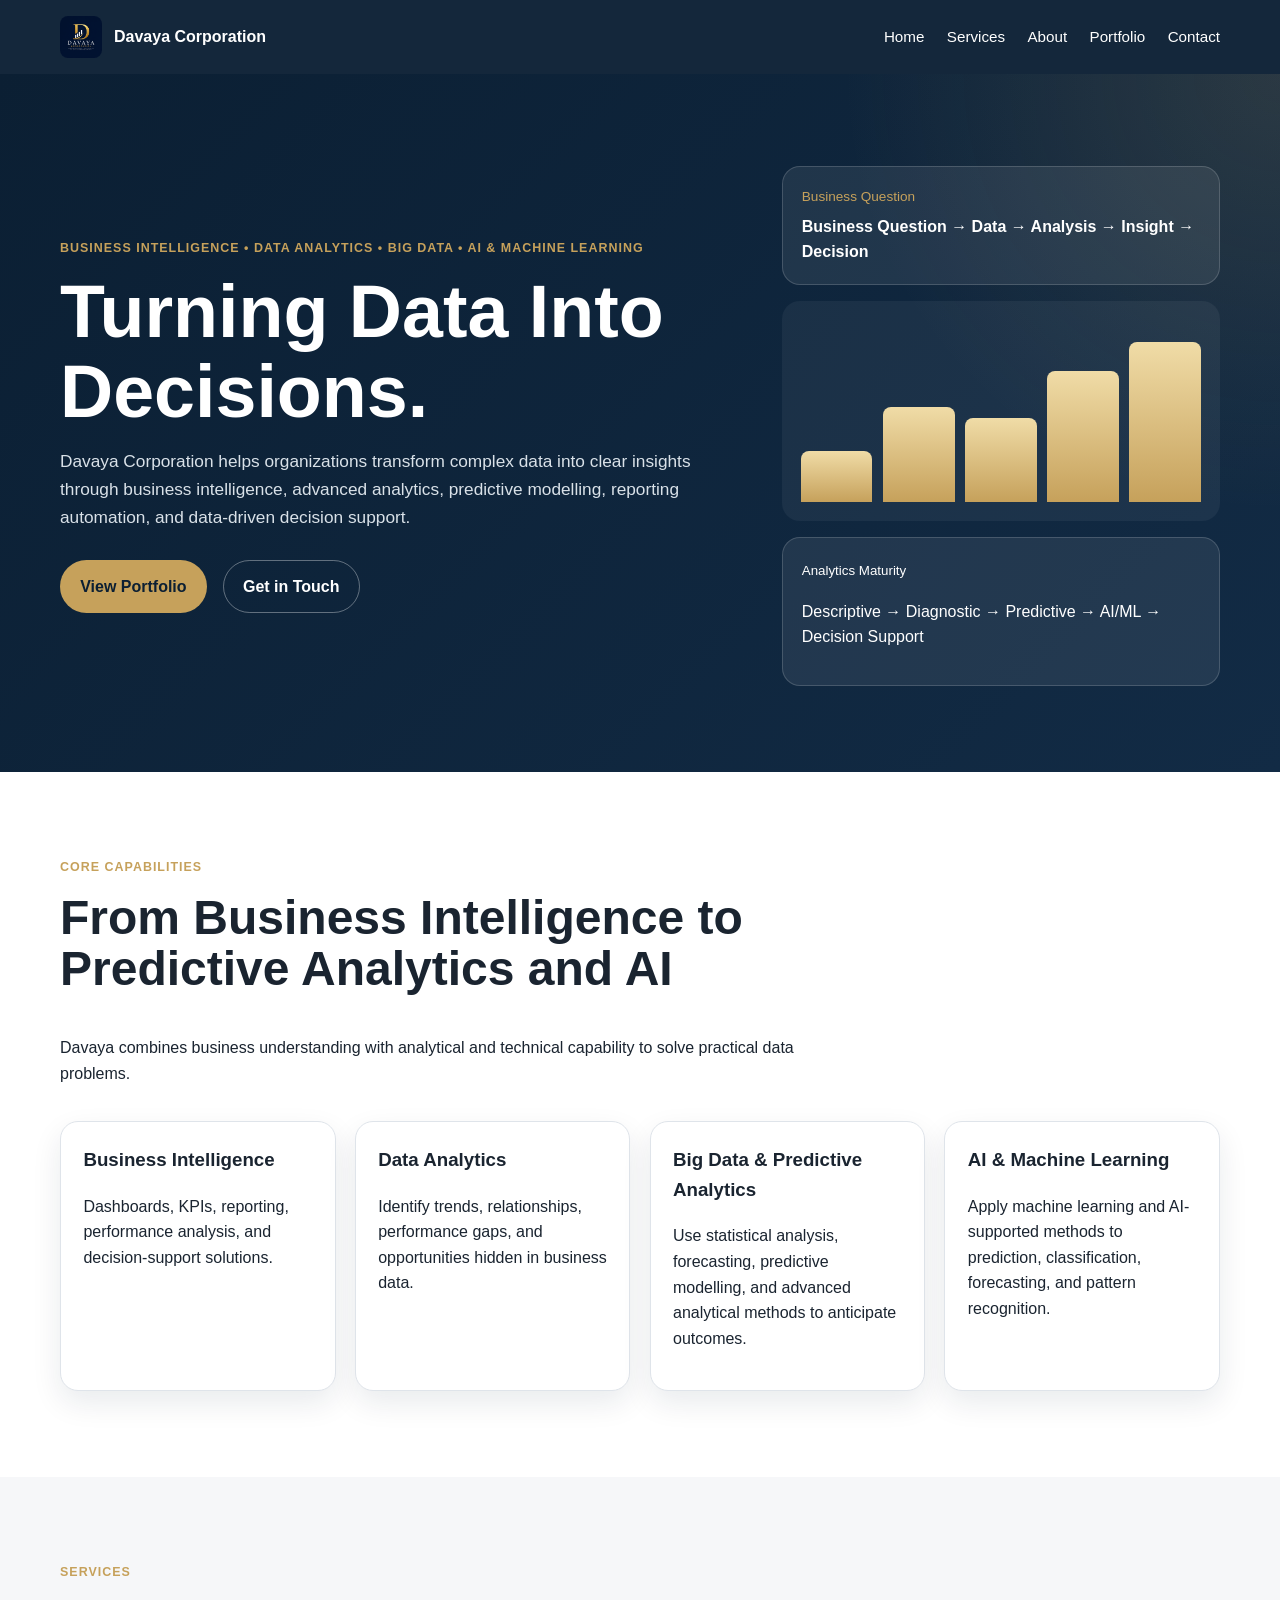
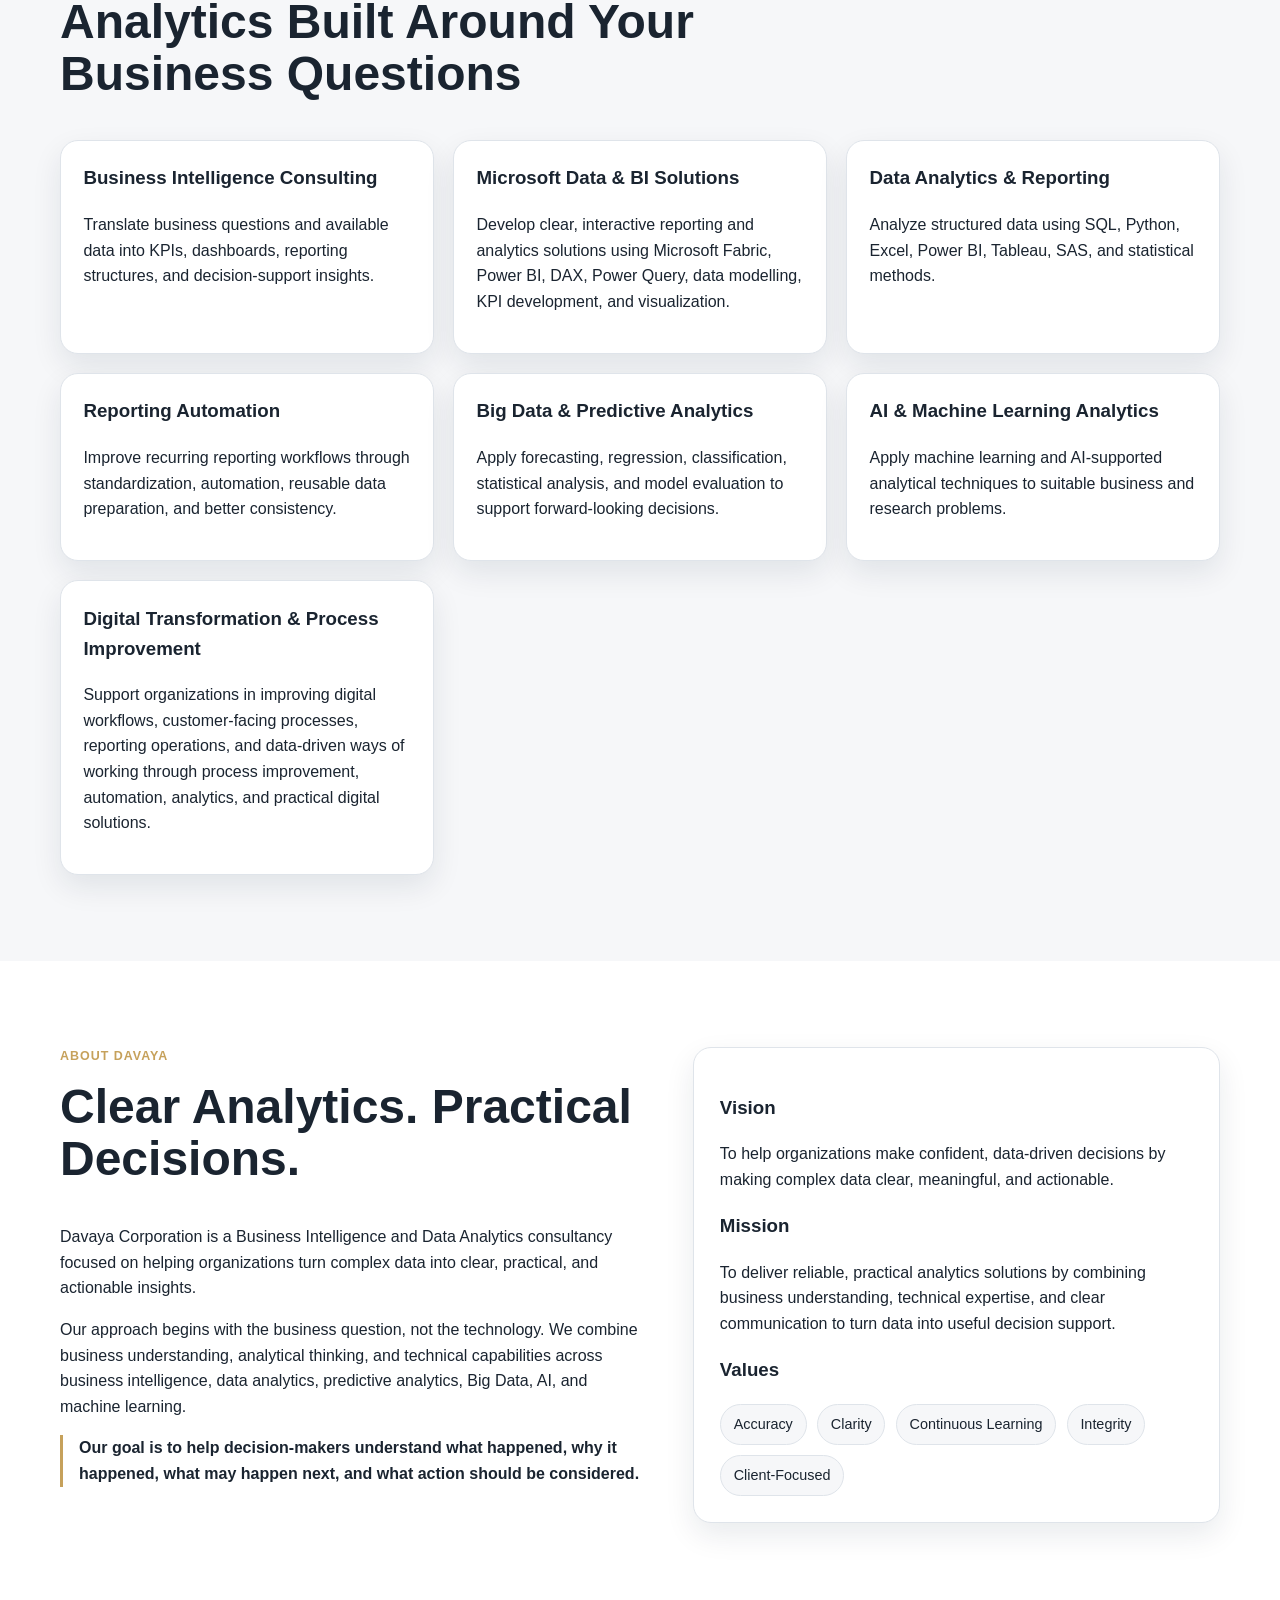
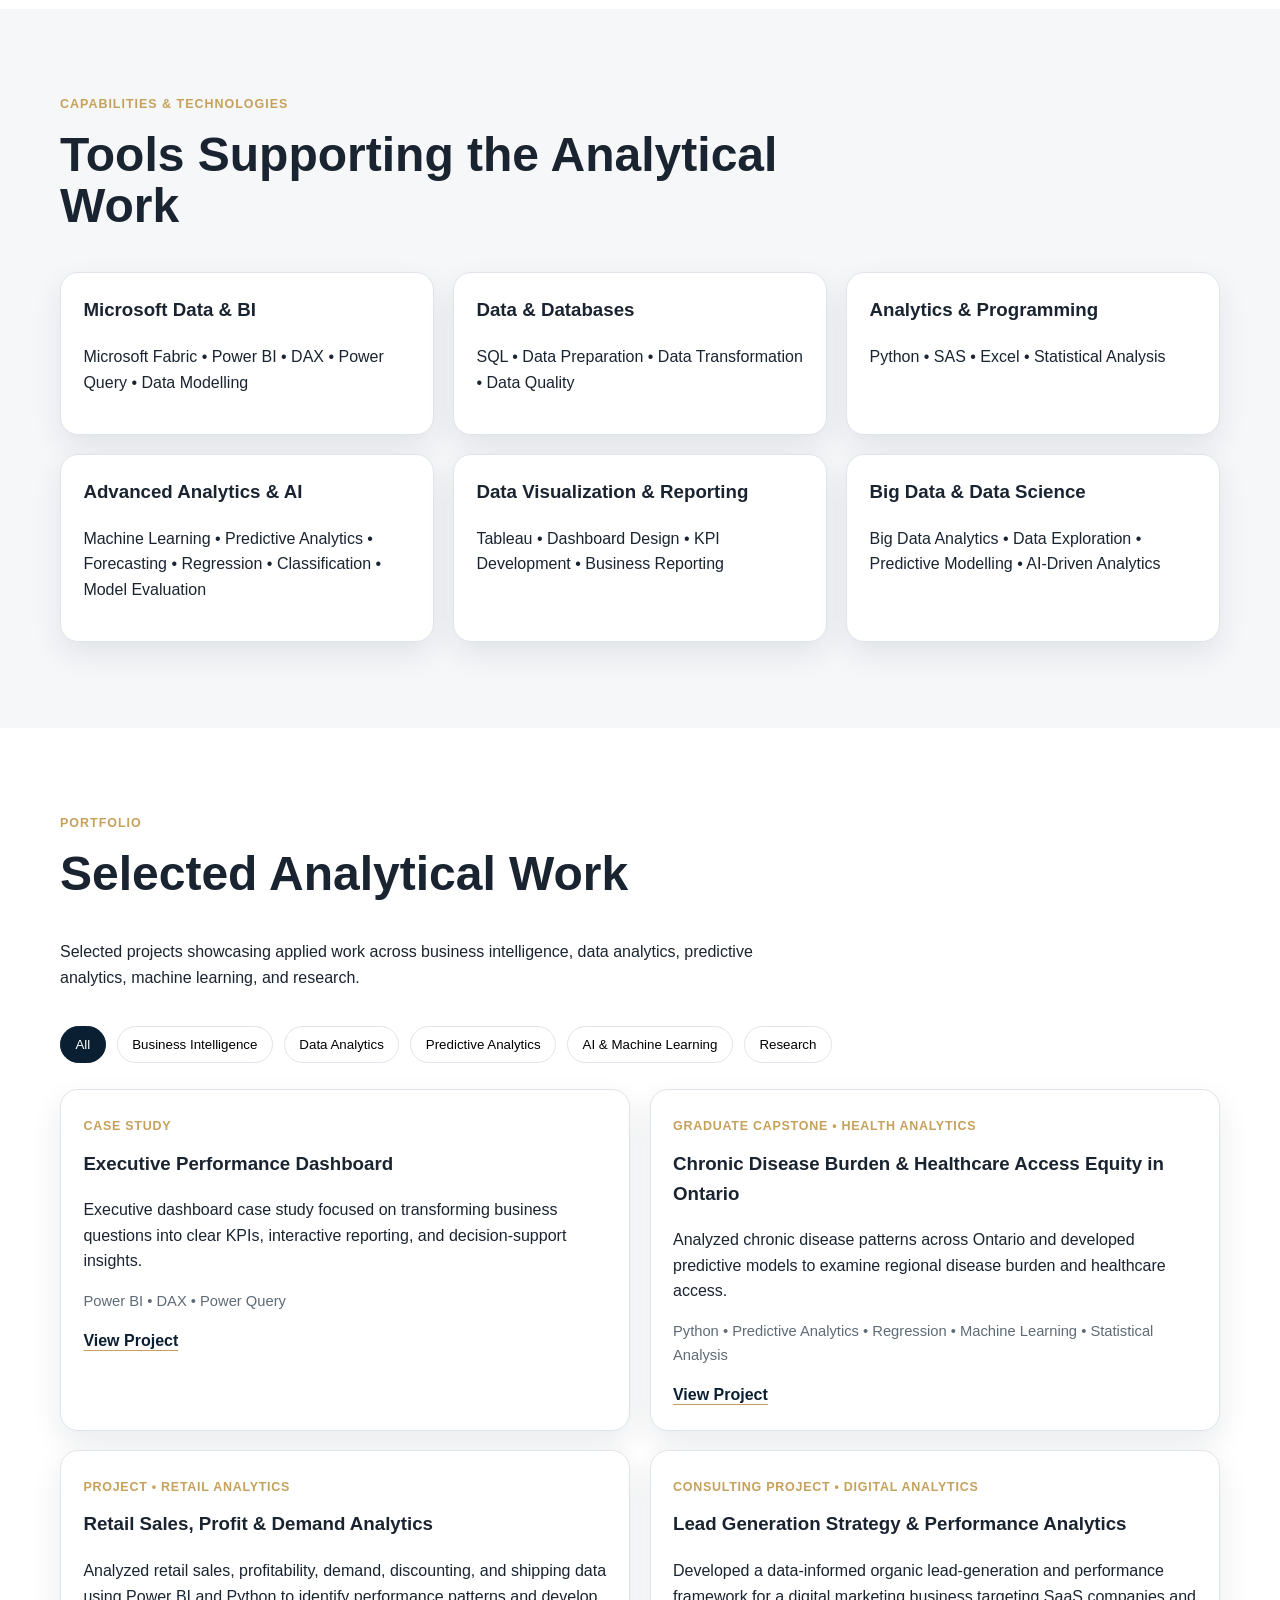
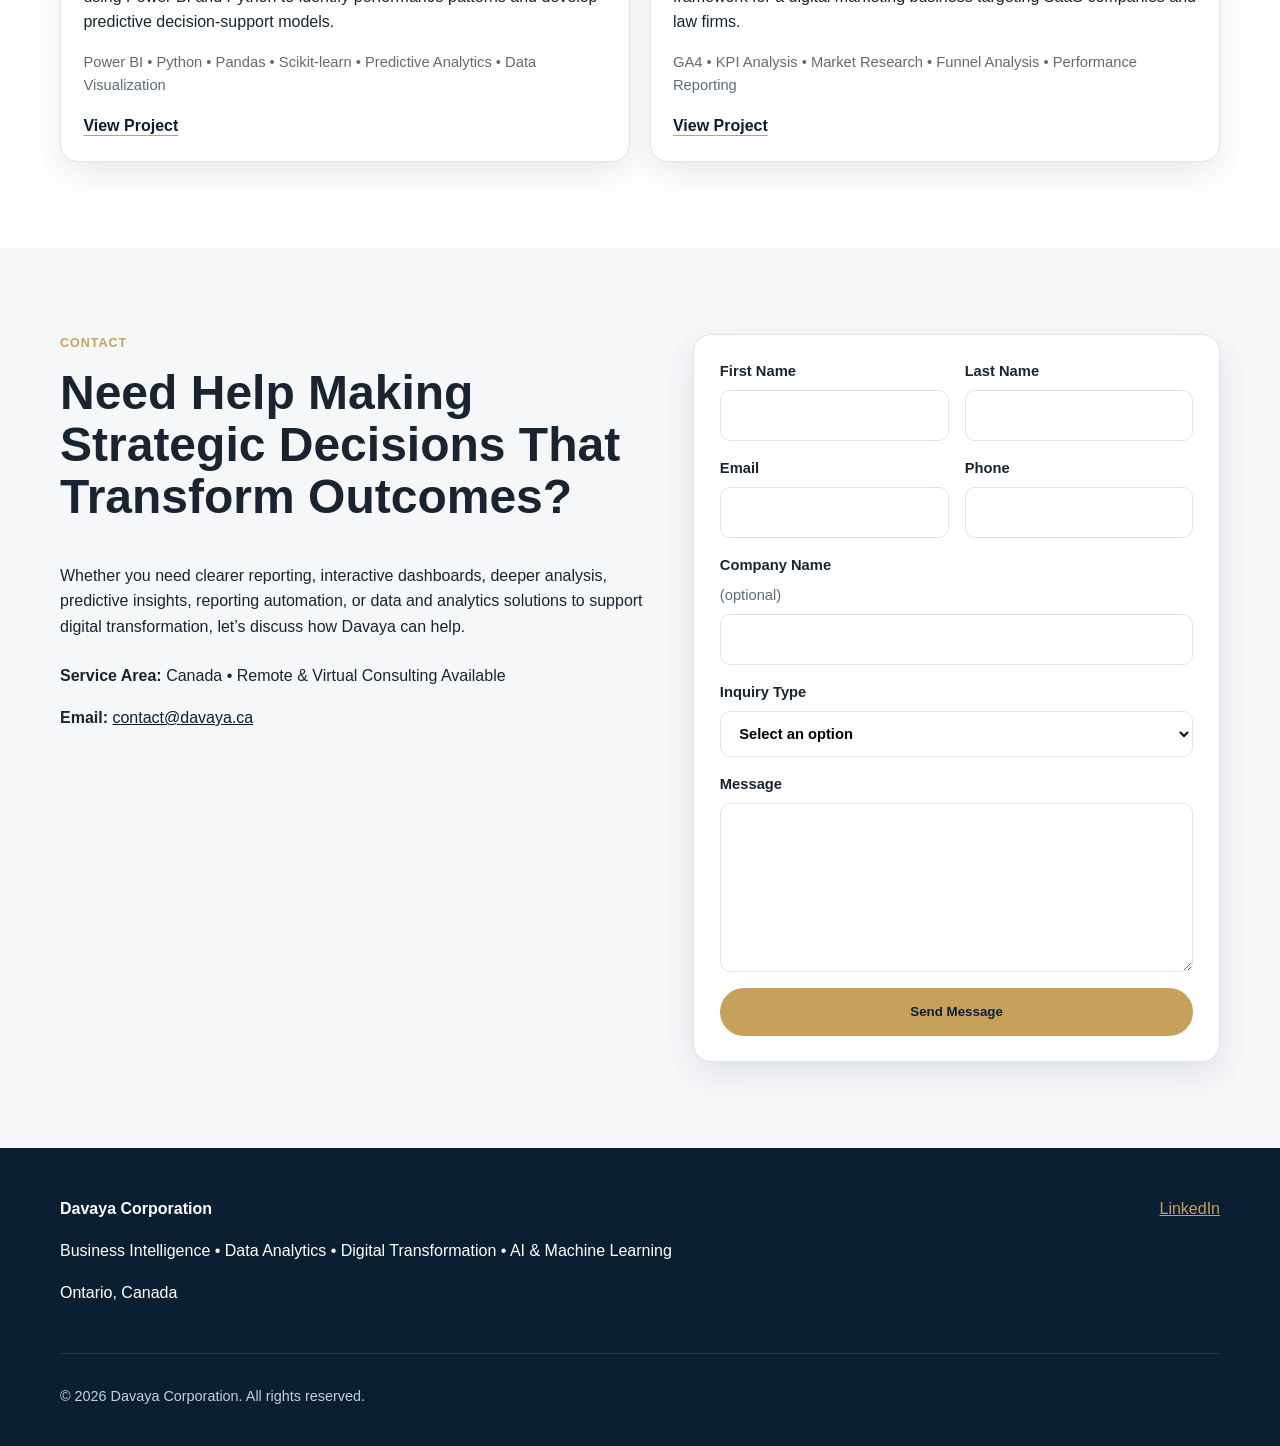
==== commit 863511d3: "Add email contact information to index.html" ====
--- a/index.html
+++ b/index.html
@@ -360,9 +360,10 @@
 	</p>
           <div class="contact-meta">
      <p><strong>Service Area:</strong> Canada • Remote & Virtual Consulting Available</p>
-          </div>
-        </div>
-
+			  <p><strong>Email:</strong> <a href="mailto:contact@davaya.ca">contact@davaya.ca</a></p>
+			  
+          </div>
+        </div>
    <form class="contact-form reveal" action="https://formspree.io/f/xrpggzrp" method="POST">
           <div class="form-row">
             <label>
